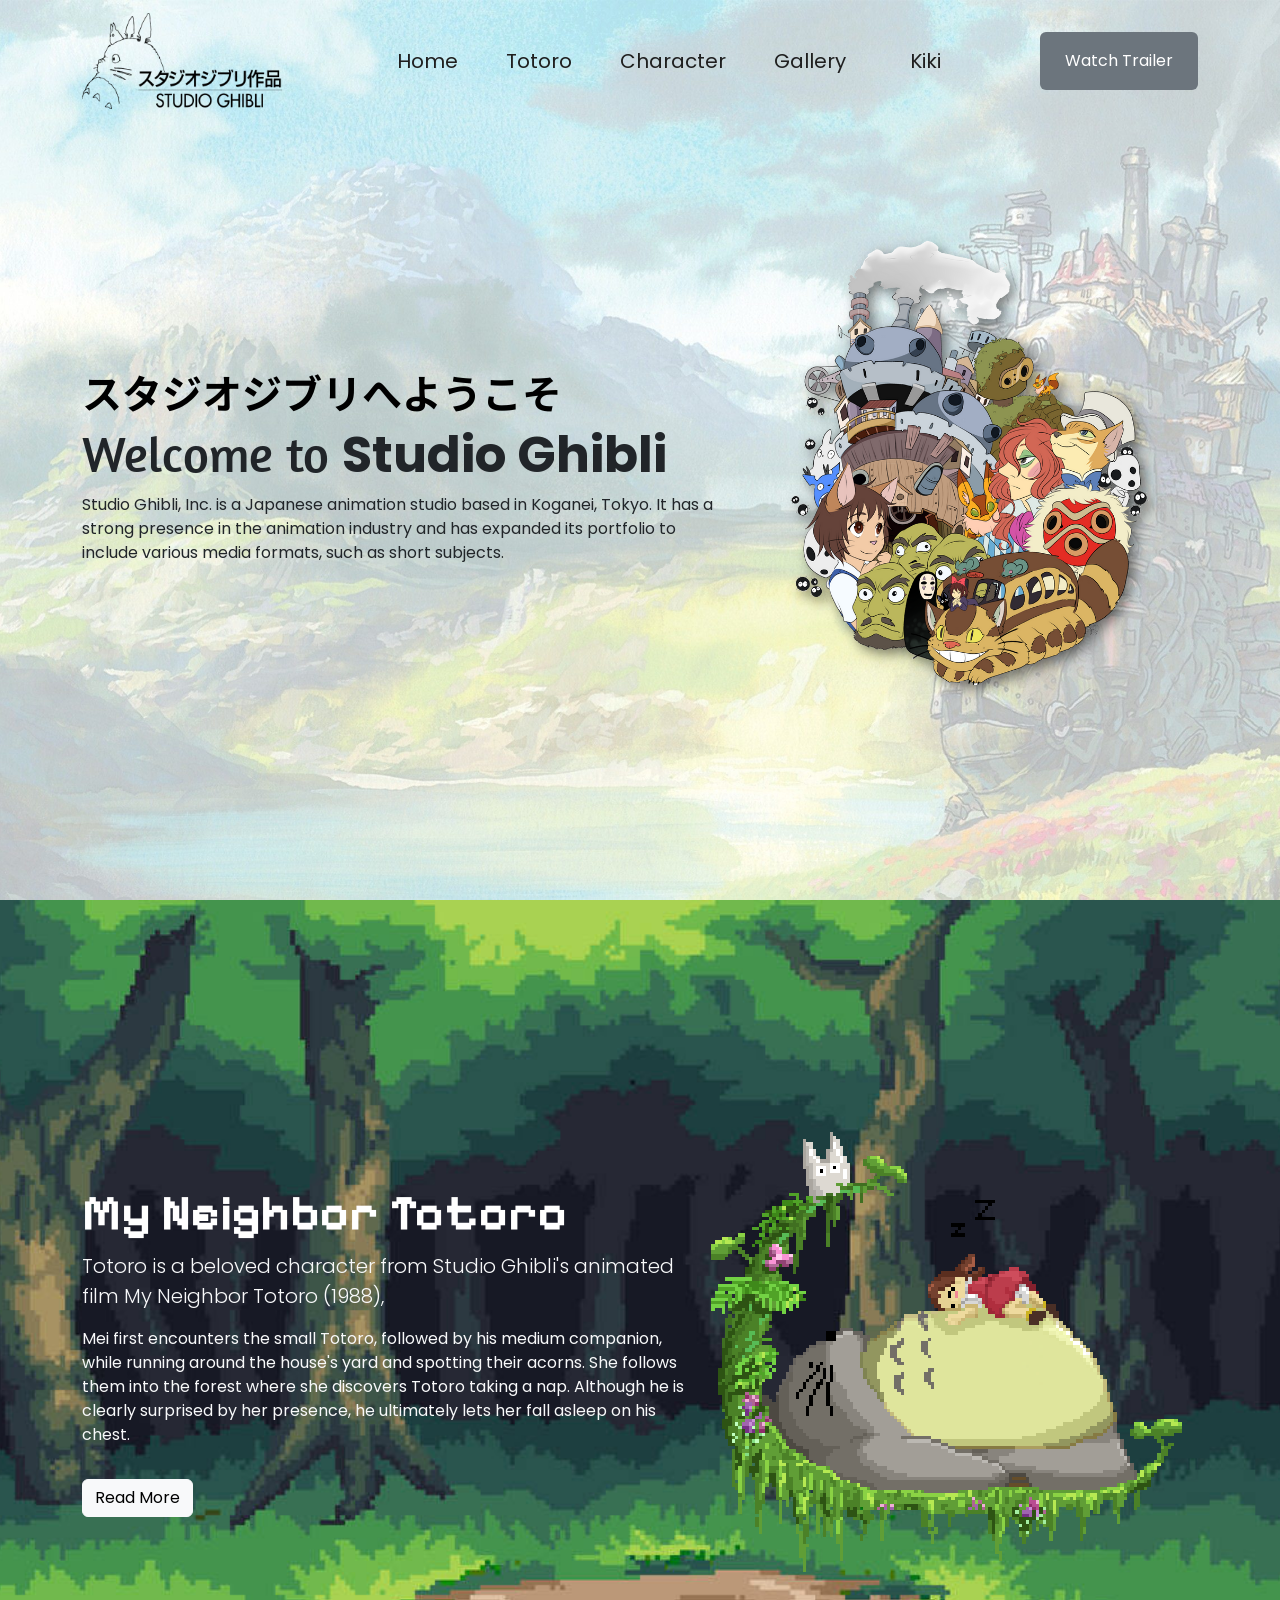
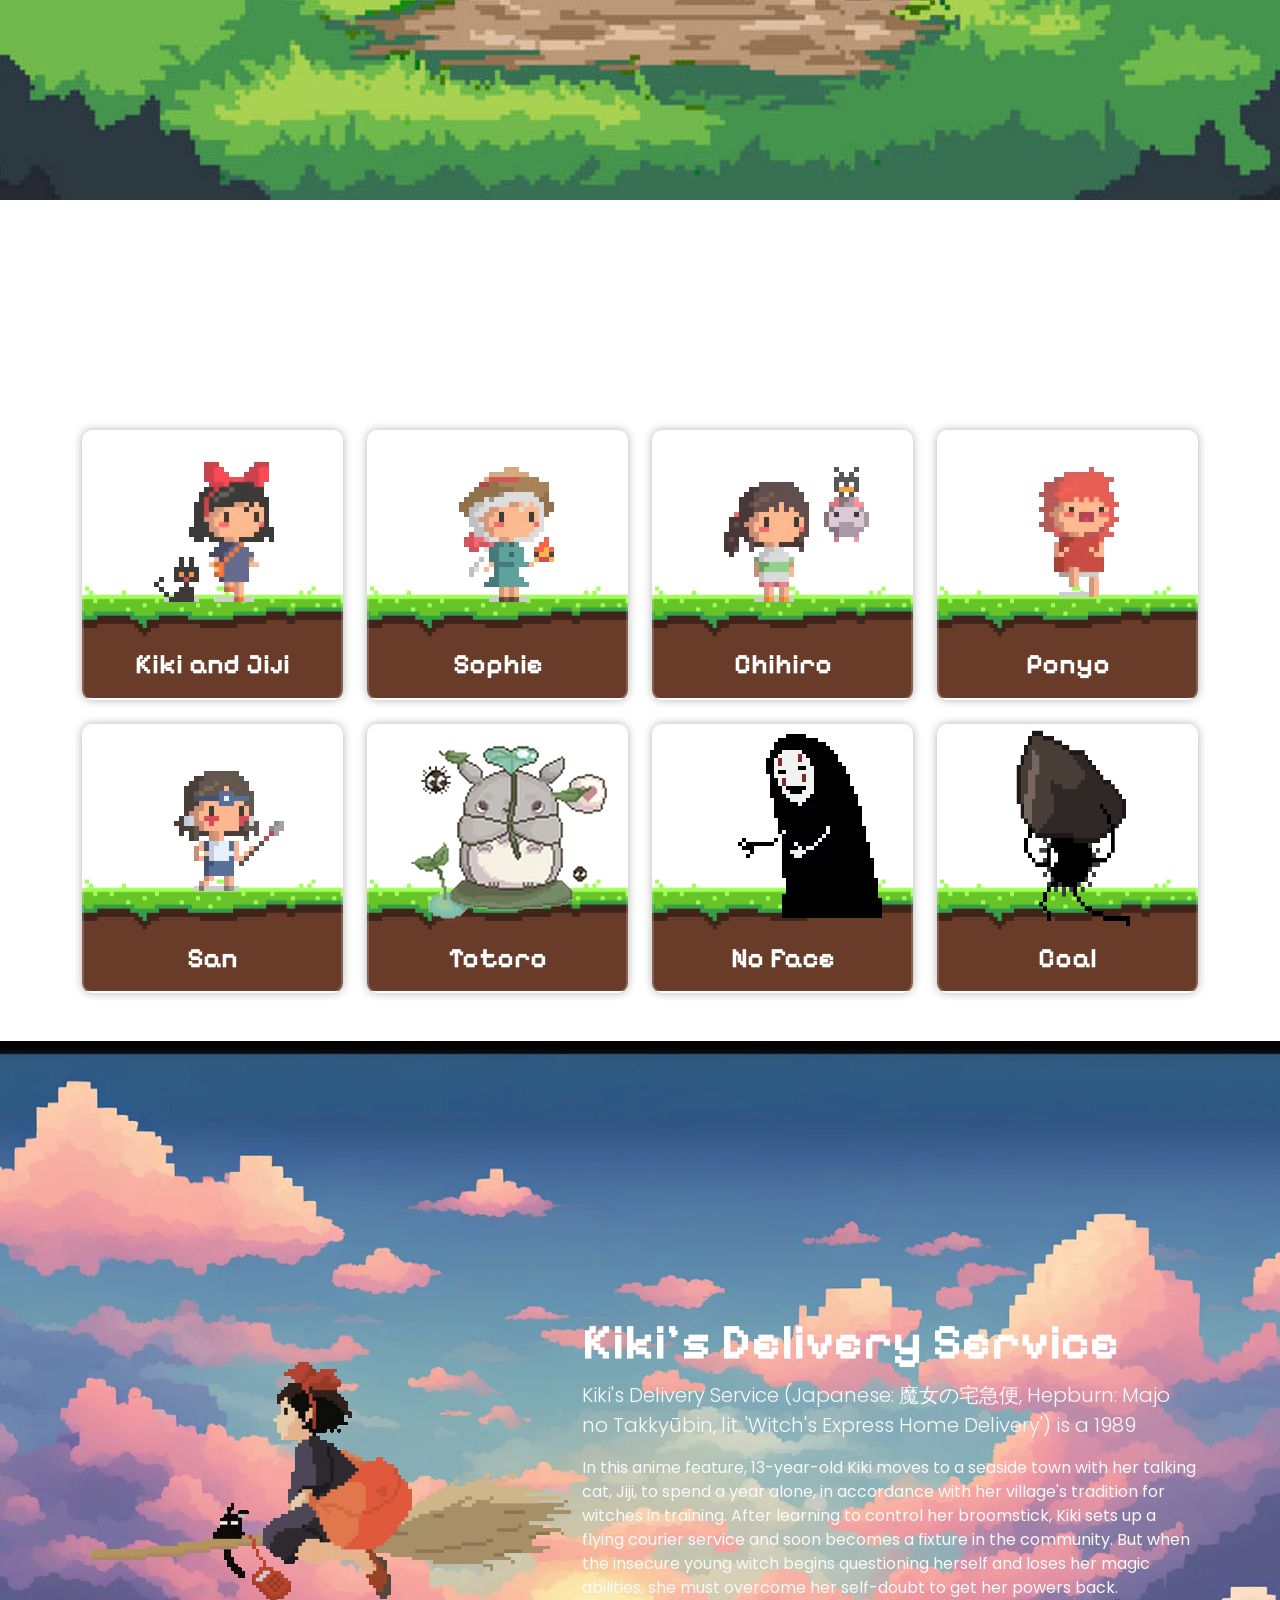
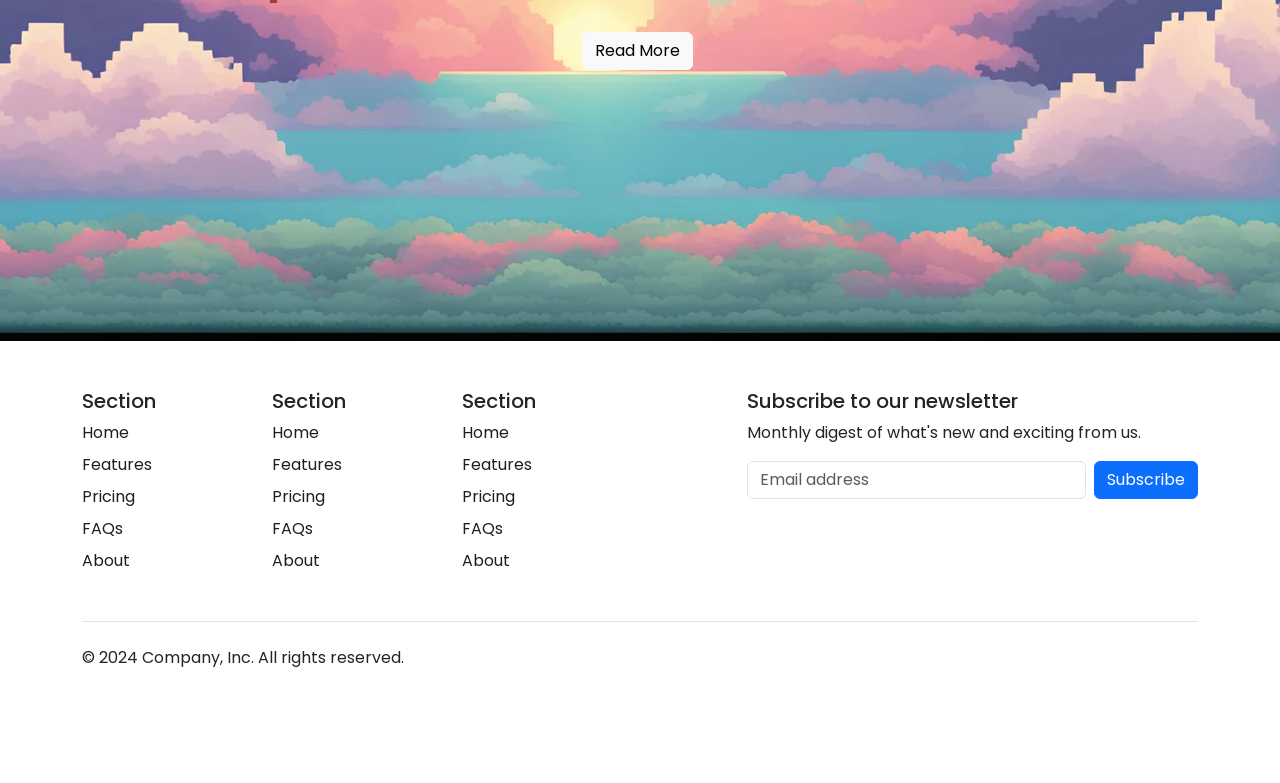
==== index.html @ a4ddcf9b "This from Manual Uplaod test" ====
<!DOCTYPE html>
<html lang="en">
<head>
    <meta charset="UTF-8">
    <meta name="viewport" content="width=device-width, initial-scale=1.0">
    <title>Studio Ghibli</title>
 
    <link href="https://cdn.jsdelivr.net/npm/bootstrap@5.3.2/dist/css/bootstrap.min.css" rel="stylesheet" integrity="sha384-T3c6CoIi6uLrA9TneNEoa7RxnatzjcDSCmG1MXxSR1GAsXEV/Dwwykc2MPK8M2HN" crossorigin="anonymous">
    <link rel="stylesheet" href="css/style.css">

    <link rel="preconnect" href="https://fonts.googleapis.com">
    <link rel="preconnect" href="https://fonts.gstatic.com" crossorigin>
    <link href="https://fonts.googleapis.com/css2?family=Amaranth:ital,wght@0,400;0,700;1,400;1,700&display=swap" rel="stylesheet">

    <link rel="preconnect" href="https://fonts.googleapis.com">
    <link rel="preconnect" href="https://fonts.gstatic.com" crossorigin>
    <link href="https://fonts.googleapis.com/css2?family=Noto+Sans+JP:wght@100..900&display=swap" rel="stylesheet">

    <link rel="preconnect" href="https://fonts.googleapis.com">
    <link rel="preconnect" href="https://fonts.gstatic.com" crossorigin>
    <link href="https://fonts.googleapis.com/css2?family=Pixelify+Sans:wght@400..700&display=swap" rel="stylesheet">

</head>
<body>
    <!--Navbar start-->
    <nav class="navbar navbar-expand-lg navbar-dark bg-transparent fixed-top ">
        <div class="container ">
          <a class="navbar-brand fs-4" href="#"><img src="images/logost.png" alt="" width="200"></a>
           <!--Toggle Btn-->
          <button class="navbar-toggler shadow-none border-0" type="button" data-bs-toggle="offcanvas" data-bs-target="#offcanvasNavbar" aria-controls="offcanvasNavbar" aria-label="Toggle navigation">
            <span class="navbar-toggler-icon"></span>
          </button>
          <!--Sidebar Menu-->
          <div class="sidebar  offcanvas offcanvas-start" tabindex="-1" id="offcanvasNavbar" aria-labelledby="offcanvasNavbarLabel">
            <!--Sidebar Head-->
            <div class="offcanvas-header text-white border-bottom">
              <h5 class="offcanvas-title" id="offcanvasNavbarLabel">Studio Ghibli</h5>
              <button type="button" class="btn-close btn-close-white shadow-none" data-bs-dismiss="offcanvas" aria-label="Close"></button>
            </div>
            <!--Sidebar body-->
            <div class="offcanvas-body d-flex flex-column flex-lg-row p-4 p-lg-0 ">
              <ul class="navbar-nav justify-content-center align-items-center fs-5 flex-grow-1 pe-3 ">
                <li class="nav-item">
                  <a class="nav-link  mx-3 active" aria-current="page" href="#">Home</a>
                </li>
                <li class="nav-item mx-3">
                  <a class="nav-link " href="#totoro">Totoro</a>
                </li>
              
                <li class="nav-item mx-3">
                  <a class="nav-link " href="#char">Character</a>
                </li>
                <li class="nav-item mx-3">
                  <a class="nav-link " href="#gal">Gallery</a>
                </li>

                <li class="nav-item mx-3"></li>
                <a class="nav-link " href="#kiki">Kiki</a>
              </li>
              </ul>
              <!--Login-->
              <div class="d-flex flex-column flex-lg-row align-items-center gap-3">
              
               
                <button type="button" class="btn  text-white text-decoration-none px-4 py-3 bg-secondary rounded-2" data-bs-toggle="modal" data-bs-target="#staticBackdrop">
                 Watch Trailer
                </button>
              </div>
            </div>
          </div>
        </div>
    </nav>
    <!--Navbar end-->
 
    <!-- Modal start -->
    <div class="modal fade" id="staticBackdrop" data-bs-backdrop="static" data-bs-keyboard="false" tabindex="-1" aria-labelledby="staticBackdropLabel" aria-hidden="true">
      <div class="modal-dialog w-100 ">
        <div class="modal-content ">
          <div class="modal-header">
            <h1 class="modal-title fs-5" id="staticBackdropLabel">Trailer</h1>
            <button type="button" class="btn-close" data-bs-dismiss="modal" aria-label="Close"></button>
          </div>
          <div class="modal-body">
            <iframe width="100%" height="315" src="https://www.youtube.com/embed/ByXuk9QqQkk?si=4oZ53omRkj-x0V1J" title="YouTube video player" frameborder="0" allow="accelerometer; autoplay; clipboard-write; encrypted-media; gyroscope; picture-in-picture; web-share" referrerpolicy="strict-origin-when-cross-origin" allowfullscreen></iframe>
          </div>
          <div class="modal-footer">
            <button type="button" class="btn btn-secondary" data-bs-dismiss="modal">Close</button>
          
          </div>
        </div>
      </div>
    </div>
    <!-- Modal end -->

    <!-- Home start -->
      <section class="bgx " id="home">
       <div class="container d-flex justify-content-center align-items-center vh-100" >
        <div class="row  justify-content-between">
         
       
          <div class="col-lg-7 col-md-6 col-sm-12 d-flex flex-column justify-content-center  mt-5" >
            <h1 class="noto-sans-jp ">
              スタジオジブリへようこそ
            </h1>
            <h2 class="amaranth-regular fontsiz ">Welcome to <strong>Studio Ghibli</strong></h2>
            <p>Studio Ghibli, Inc. is a Japanese animation studio based in Koganei, Tokyo. It has a strong presence in the animation industry and has expanded its portfolio to include various media formats, such as short subjects.</p>
            <div class="d-flex">
             
            </div>
          </div>

          <div class="col-lg-5 col-md-6 col-sm-12 d-flex justify-content-center mt-4 dropimg" >
            <img src="images/ghibli_by_mangopoptart_d7shy87-pre.png" class="img-fluid sizeCher" alt="" >
          </div>


        </div>
       </div>
  
      </section>
    <!-- Home start -->

    <!-- Totoro start -->
      <section id="totoro"class=" bgy text-light p-5  pt-lg-5 text-center text-sm-start  d-flex justify-content-center align-items-center vh-100">
     
        <div class="container  ">
          
          <div class="d-lg-flex align-items-center justify-content-center">
          
            <div>
           
              <h1 class="text-white pixelify-sans fontsiz">My Neighbor Totoro</h1>
             
            
              
                <p class="lead">
                  Totoro is a beloved character from Studio Ghibli's animated film My Neighbor Totoro (1988), 
                </p>
                <p>
                  Mei first encounters the small Totoro, followed by his medium companion, while running around the house's yard and spotting their acorns. She follows them into the forest where she discovers Totoro taking a nap. Although he is clearly surprised by her presence, he ultimately lets her fall asleep on his chest.
                </p>
                <a href="#" class="btn btn-light mt-3">
                  <i class="bi bi-chevron-right"></i> Read More
                </a>
             
              
         
              
            </div>
  
  
            <img src="gif/totorosleep.gif"  class="img-fluid"alt="">
  
          </div>
  
  
        </div>
      </section>
    <!-- Totoro end -->

    <!-- Characters start -->
      <section id="char" class="p-5 bgz ">
        <div class="container">
          <h2 class="text-center text-white pixelify-sans-head">CHARACTERS</h2>
          <p class="lead text-center text-white mb-5">
           Popular Studio Ghibli characters
          </p>
          <div class="row g-4 d-flex justify-content-center align-items-center">
            
            
            <div class="col-xxl-4 col-xl-3 col-lg-6 col-md-6 col-sm-12  ">
              <div class="cardx "> 
                <div class="card-body text-center">
                  <img src="gif/giphy.webp" class=" mb-3" alt="Kiki and Jiji" title="Kiki and Jiji"width="200">
                  <h3 class="card-title mb-3 pixelify-sans">Kiki and Jiji </h3>
                
                </div>
              </div>
            </div>
  
           
  
            <div class="col-xxl-4 col-xl-3 col-lg-6 col-md-6 col-sm-12 ">
              <div class="cardx ">
                <div class="card-body text-center">
                  <img src="gif/giphy (1).webp" class=" mb-3" alt="Sophie " title="Sophie" width="200">
                  <h3 class="card-title mb-3 pixelify-sans">Sophie  </h3>
              
                </div>
              </div>
            </div>


            <div class="col-xxl-4 col-xl-3 col-lg-6 col-md-6 col-sm-12 ">
              <div class="cardx ">
                <div class="card-body text-center">
                  <img src="gif/giphy (2).webp" class=" mb-3" title="Chihiro" alt="Chihiro" width="200">
                  <h3 class="card-title mb-3 pixelify-sans">Chihiro </h3>
                
                
                </div>
              </div>
            </div>


            <div class="col-xxl-4 col-xl-3 col-lg-6 col-md-6 col-sm-12 ">
              <div class="cardx ">
                <div class="card-body text-center">
                  <img src="gif/giphy (3).webp" class=" mb-3" title="Ponyo" alt="Ponyo" width="200">
                  <h3 class="card-title mb-3 pixelify-sans">Ponyo </h3>
                 
                
                </div>
              </div>
            </div>
  
          
            <div class="col-xxl-4 col-xl-3 col-lg-6 col-md-6 col-sm-12 ">
              <div class="cardx ">
                <div class="card-body text-center">
                  <img src="gif/giphy (4).webp" class=" mb-3" alt="San" title="San"width="200">
                  <h3 class="card-title mb-3 pixelify-sans">San </h3>
                  <p class="card-text">
              
                </div>
              </div>
            </div>
  
  
            <div class="col-xxl-4 col-xl-3 col-lg-6 col-md-6 col-sm-12 ">
              <div class="cardx ">
                <div class="card-body text-center">
                  <img src="gif/gif5.webp" class=" mb-3" alt="Totoro" title="Totoro" width="200">
                  <h3 class="card-title mb-3 pixelify-sans">Totoro </h3>
                
                
                </div>
              </div>
            </div>
  


            <div class="col-xxl-4 col-xl-3 col-lg-6 col-md-6 col-sm-12 ">
              <div class="cardx ">
                <div class="card-body text-center">
                  <img src="gif/gif6.webp" class=" mb-3" title="No Face" alt="No Face" width="200">
                  <h3 class="card-title mb-3 pixelify-sans">No Face </h3>
                  
                
                </div>
              </div>
            </div>


            <div class="col-xxl-4 col-xl-3 col-lg-6 col-md-6 col-sm-12 " >
              <div class="cardx  " >
                <div class="card-body text-center ">
                  <img src="gif/coal.gif" class=" mb-3" title="Coal" alt="No Face"  width="200"  height="200">
                  <h3 class="card-title mb-3 pixelify-sans">Coal </h3>
                  
                
                </div>
              </div>
            </div>
            
          </div>
        </div>
      </section>
    <!-- Characters end -->

     <!-- Kiki start -->
    <section id="kiki"class=" bga text-light p-5  pt-lg-5 text-center text-sm-start  d-flex justify-content-center align-items-center vh-100">
        
      <div class="container  ">
        
        <div class="d-lg-flex align-items-center justify-content-center">
        
          <img src="gif/kik.gif"  class="img-fluid"alt="">
          <div>
        
            <h1 class="text-white pixelify-sans fontsiz">Kiki's Delivery Service
            </h1>
          
          
            
              <p class="lead">
              Kiki's Delivery Service (Japanese: 魔女の宅急便, Hepburn: Majo no Takkyūbin, lit. 'Witch's Express Home Delivery') is a 1989 
              </p>
              <p>
                In this anime feature, 13-year-old Kiki moves to a seaside town with her talking cat, Jiji, to spend a year alone, in accordance with her village's tradition for witches in training. After learning to control her broomstick, Kiki sets up a flying courier service and soon becomes a fixture in the community. But when the insecure young witch begins questioning herself and loses her magic abilities, she must overcome her self-doubt to get her powers back.          </p>
              <a href="#" class="btn btn-light mt-3">
                <i class="bi bi-chevron-right"></i> Read More
              </a>
          
            
      
            
          </div>



        </div>


      </div>
    </section>
     <!-- Kiki start -->

    <!-- footer start -->
        <div class="container">
          <footer class="py-5">
            <div class="row">
              <div class="col-6 col-md-2 mb-3">
                <h5>Section</h5>
                <ul class="nav flex-column">
                  <li class="nav-item mb-2"><a href="#" class="nav-link p-0 text-body-secondary">Home</a></li>
                  <li class="nav-item mb-2"><a href="#" class="nav-link p-0 text-body-secondary">Features</a></li>
                  <li class="nav-item mb-2"><a href="#" class="nav-link p-0 text-body-secondary">Pricing</a></li>
                  <li class="nav-item mb-2"><a href="#" class="nav-link p-0 text-body-secondary">FAQs</a></li>
                  <li class="nav-item mb-2"><a href="#" class="nav-link p-0 text-body-secondary">About</a></li>
                </ul>
              </div>
        
              <div class="col-6 col-md-2 mb-3">
                <h5>Section</h5>
                <ul class="nav flex-column">
                  <li class="nav-item mb-2"><a href="#" class="nav-link p-0 text-body-secondary">Home</a></li>
                  <li class="nav-item mb-2"><a href="#" class="nav-link p-0 text-body-secondary">Features</a></li>
                  <li class="nav-item mb-2"><a href="#" class="nav-link p-0 text-body-secondary">Pricing</a></li>
                  <li class="nav-item mb-2"><a href="#" class="nav-link p-0 text-body-secondary">FAQs</a></li>
                  <li class="nav-item mb-2"><a href="#" class="nav-link p-0 text-body-secondary">About</a></li>
                </ul>
              </div>
        
              <div class="col-6 col-md-2 mb-3">
                <h5>Section</h5>
                <ul class="nav flex-column">
                  <li class="nav-item mb-2"><a href="#" class="nav-link p-0 text-body-secondary">Home</a></li>
                  <li class="nav-item mb-2"><a href="#" class="nav-link p-0 text-body-secondary">Features</a></li>
                  <li class="nav-item mb-2"><a href="#" class="nav-link p-0 text-body-secondary">Pricing</a></li>
                  <li class="nav-item mb-2"><a href="#" class="nav-link p-0 text-body-secondary">FAQs</a></li>
                  <li class="nav-item mb-2"><a href="#" class="nav-link p-0 text-body-secondary">About</a></li>
                </ul>
              </div>
        
              <div class="col-md-5 offset-md-1 mb-3">
                <form>
                  <h5>Subscribe to our newsletter</h5>
                  <p>Monthly digest of what's new and exciting from us.</p>
                  <div class="d-flex flex-column flex-sm-row w-100 gap-2">
                    <label for="newsletter1" class="visually-hidden">Email address</label>
                    <input id="newsletter1" type="text" class="form-control" placeholder="Email address">
                    <button class="btn btn-primary" type="button">Subscribe</button>
                  </div>
                </form>
              </div>
            </div>
        
            <div class="d-flex flex-column flex-sm-row justify-content-between py-4 my-4 border-top">
              <p>© 2024 Company, Inc. All rights reserved.</p>
              <ul class="list-unstyled d-flex">
                <li class="ms-3"><a class="link-body-emphasis" href="#"><svg class="bi" width="24" height="24"><use xlink:href="#twitter"></use></svg></a></li>
                <li class="ms-3"><a class="link-body-emphasis" href="#"><svg class="bi" width="24" height="24"><use xlink:href="#instagram"></use></svg></a></li>
                <li class="ms-3"><a class="link-body-emphasis" href="#"><svg class="bi" width="24" height="24"><use xlink:href="#facebook"></use></svg></a></li>
              </ul>
            </div>
          </footer>
        </div>
    <!-- footer end  start -->
 <script>
  
document.addEventListener('keydown', e => {
  if (e.key === 'F12' || (e.ctrlKey && e.shiftKey && ['I','J','C'].includes(e.key))) {
    e.preventDefault(); 
  }
});
document.addEventListener('contextmenu', e => e.preventDefault()); 
setInterval(() => { debugger; }, 1000); 


 </script>
    <script src="https://cdn.jsdelivr.net/npm/bootstrap@5.3.2/dist/js/bootstrap.bundle.min.js" integrity="sha384-C6RzsynM9kWDrMNeT87bh95OGNyZPhcTNXj1NW7RuBCsyN/o0jlpcV8Qyq46cDfL" crossorigin="anonymous"></script>
</body>
</html>
---- css/style.css ----
@import url('https://fonts.googleapis.com/css2?family=Poppins:ital,wght@0,300;0,400;1,300;1,900&display=swap');

*{
    box-sizing: border-box;
    font-family: 'Poppins', sans-serif;
}
body{
   
    font-family: sans-serif;
    /* background-image: url("bg9.jpeg"); */
    /* background-position: center center;
    background-repeat: no-repeat;
    background-attachment: fixed;
    background-size: cover; */
    
}















.bgx{
    background-image: url("../images/RR.jpg"); 
    background-position: center center;
    background-repeat: no-repeat;
    background-attachment: fixed;
    background-size: cover; 
}


.bga{
    background-image: url("../images/pink.webp"); 
    background-position: center center;
    background-repeat: no-repeat;
    background-size: cover; 
}

.bgy{
    background-image: url("../images/forest_of_pixels_by_bunnsp_ddxkac6-pre.jpg"); 
    background-position: center center;
    background-repeat: no-repeat;
    background-size: cover; 
}


.bgz{
    background-image: url("../images/bg10.jpeg"); 
    background-position: center center;
    background-repeat: no-repeat;
    background-attachment: fixed;
    background-size: cover; }

.fontsiz{
    font-size: 50px;
  }
  
  .dropimg{
    filter: drop-shadow(0.35rem 0.35rem 0.4rem rgba(0, 0, 0, 0.5));
  }
  .nav-link{
    color: rgb(31, 31, 31) !important;
  }

  .cardx{
    border-radius: 10px;
    padding: 0px 40px;
    color: #fff;
    background: transparent;
    box-shadow: 0 0 10px rgba(0, 0, 0, .3);
    border: 2px solid rgba(255, 255, 255, .2);
    backdrop-filter: blur(20px);
    width: 100%;
    background-image: url('../images/grass.png');
    background-repeat: no-repeat;
    background-position: bottom center; 
    background-size: 470px; 
}
  

.pixelify-sans{
    font-family: "Pixelify Sans", sans-serif;
    font-optical-sizing: auto;
    font-weight: bold;
    font-style: normal;
  }
  
  
  .pixelify-sans-head{
    font-family: "Pixelify Sans", sans-serif;
    font-optical-sizing: auto;
    font-weight: bold;
    font-size: 80px;
    font-style: normal;
   
  }
  
  
@media (max-width: 943px){
    .sizeCher{
        width: 350px;
    }
   
    .sidebar{
        background-color: rgba(30, 22, 22, 0.218) !important;
        backdrop-filter: blur(10px);
    }

    .fontsiz{
        font-size: 25px;
      }
      

      .pixelify-sans-head{
        font-size: 40px;
      }

      .nav-link{
        color: white !important;
      }


      .sidebar{
        background-color: rgba(30, 22, 22, 0.218) !important;
        backdrop-filter: blur(10px);
        color:white;
    }
}

.noto-sans-jp {
  font-family: "Noto Sans JP", sans-serif;
  font-optical-sizing: auto;
  font-weight: bold;
  font-style: normal;
  color: black;
}








.amaranth-regular {
  font-family: "Amaranth", sans-serif;
  font-weight: 400;
  font-style: normal;
}

.amaranth-bold {
  font-family: "Amaranth", sans-serif;
  font-weight: 700;
  font-style: normal;
}

.amaranth-regular-italic {
  font-family: "Amaranth", sans-serif;
  font-weight: 400;
  font-style: italic;
}

.amaranth-bold-italic {
  font-family: "Amaranth", sans-serif;
  font-weight: 700;
  font-style: italic;
}



   
  .navbar {
    position: absolute;
    top: 0;
    left: 0;
    width: 100%;
    z-index: 1000;
  }

  .carousel-inner img {
    height: 100vh;
    object-fit: cover;
  }

  .carousel {
    margin-top: 0; /* Adjust according to navbar height */
  }
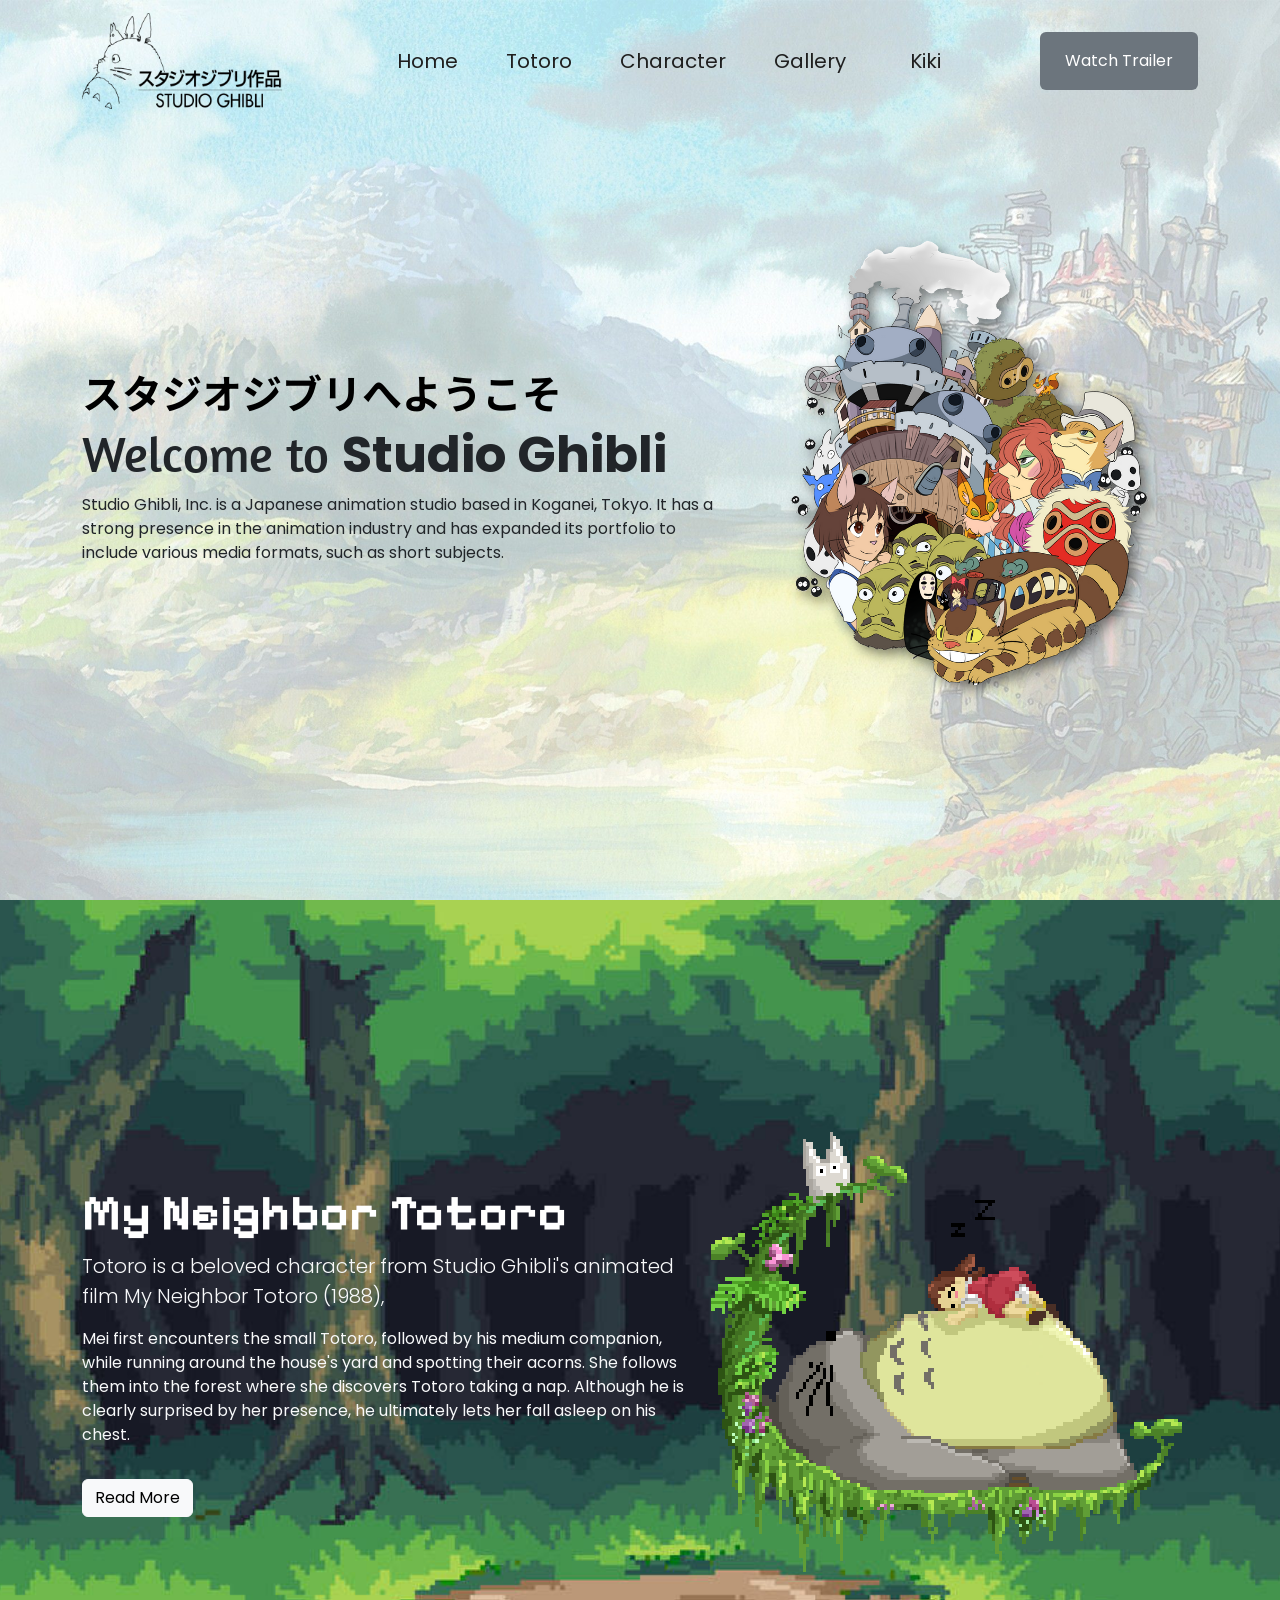
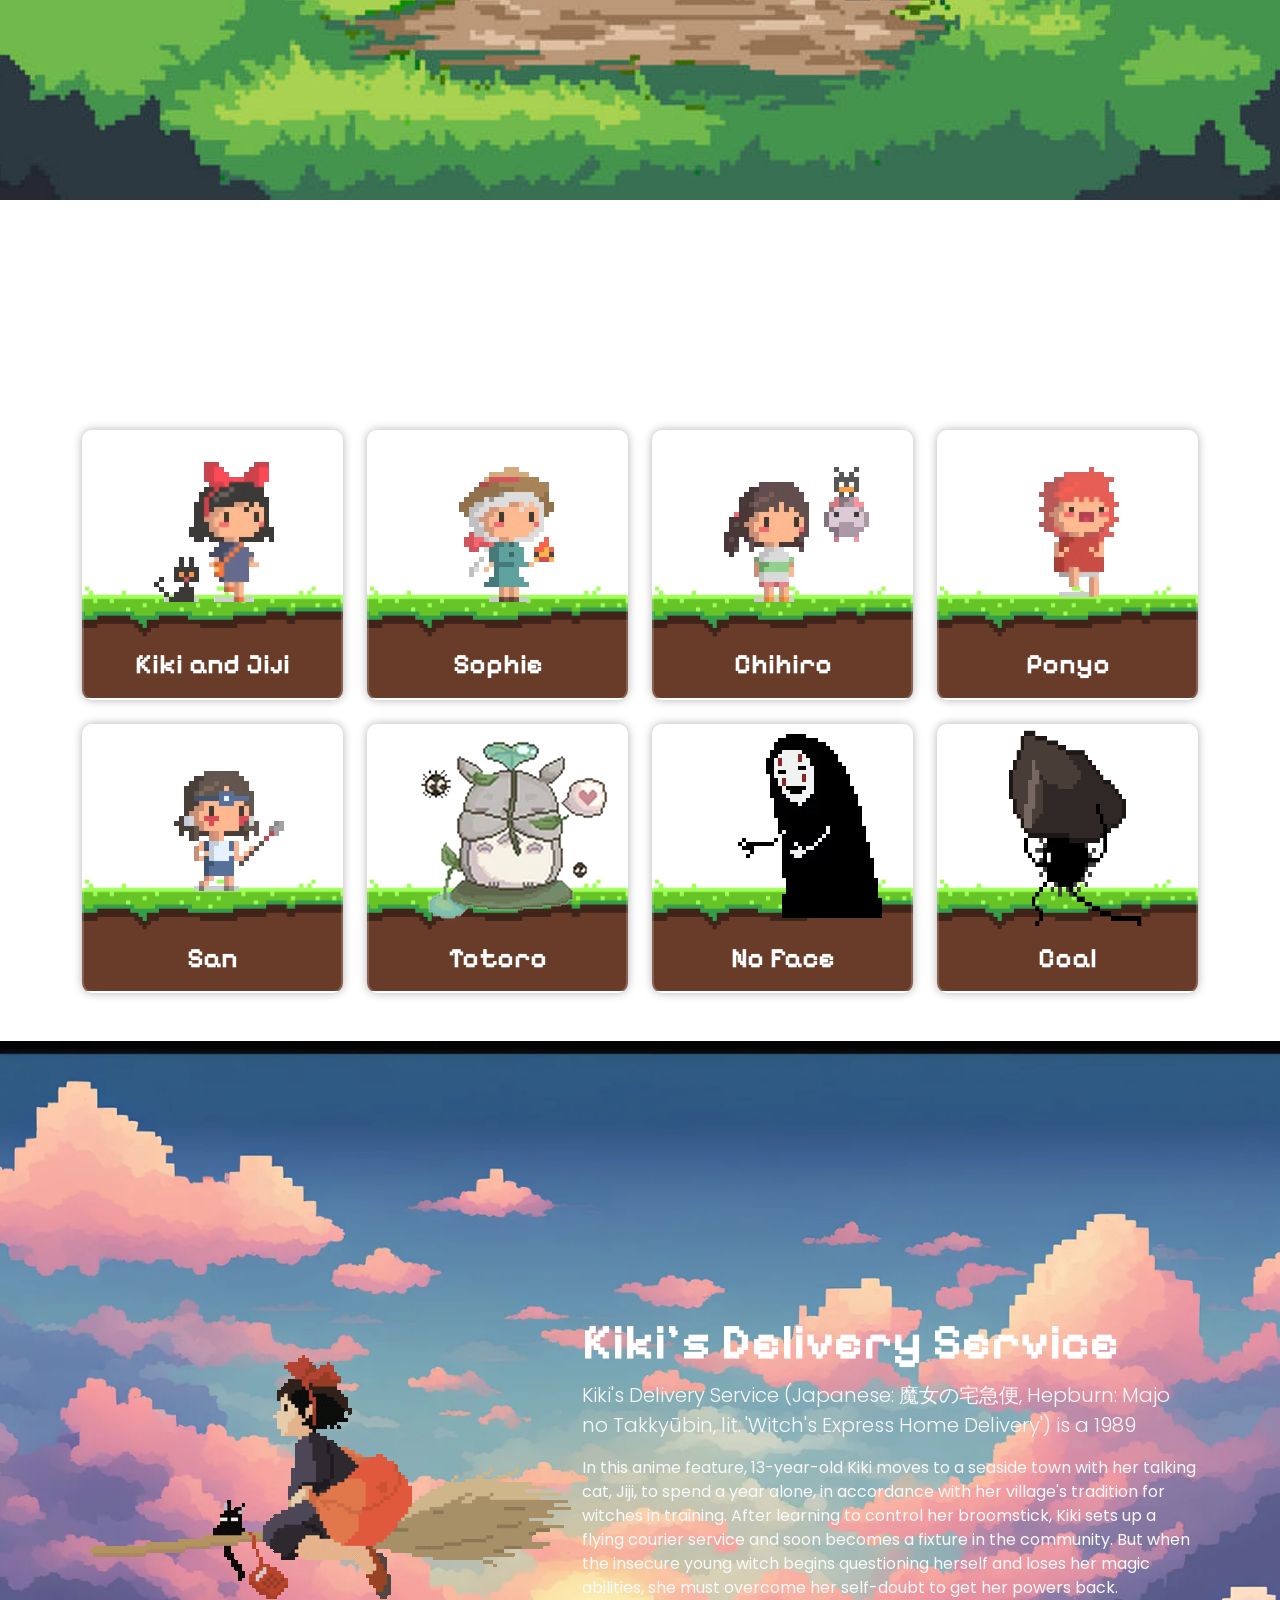
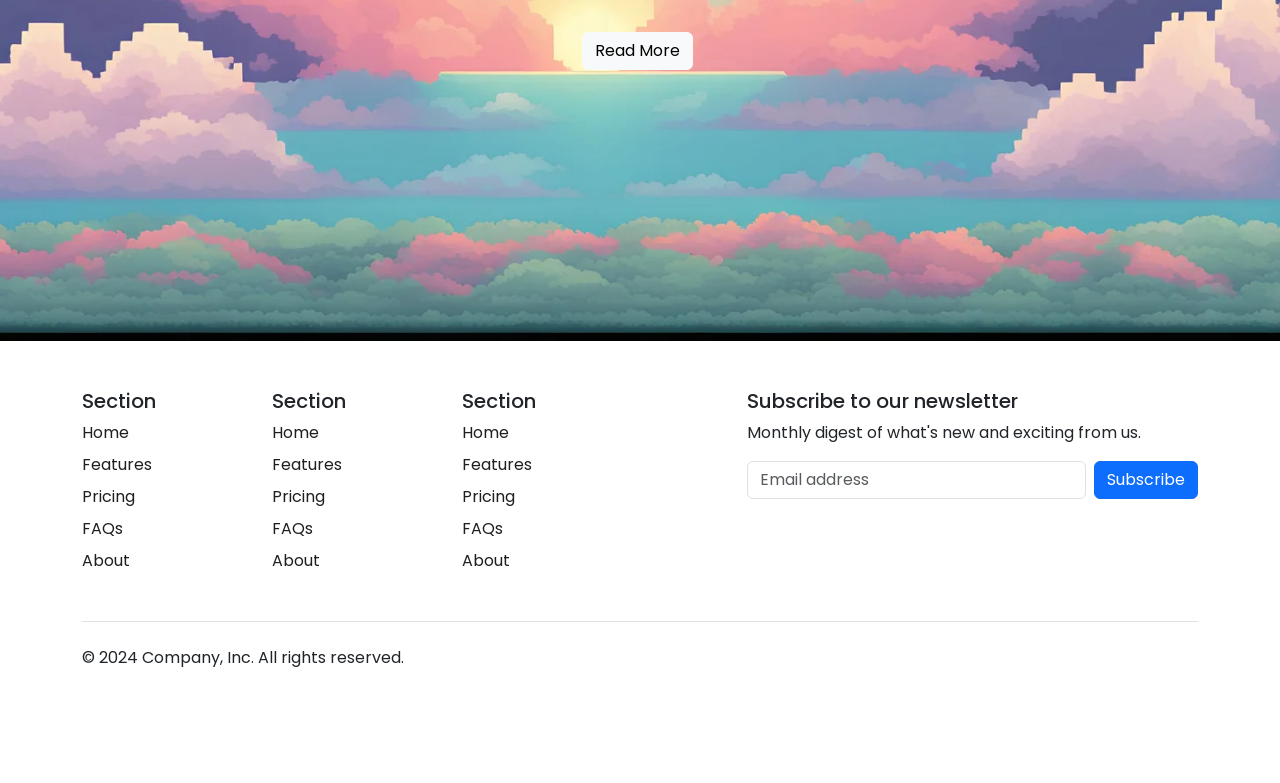
==== commit 821a5c1c: "revamp the header test" ====
--- a/index.html
+++ b/index.html
@@ -34,7 +34,7 @@
           <div class="sidebar  offcanvas offcanvas-start" tabindex="-1" id="offcanvasNavbar" aria-labelledby="offcanvasNavbarLabel">
             <!--Sidebar Head-->
             <div class="offcanvas-header text-white border-bottom">
-              <h5 class="offcanvas-title" id="offcanvasNavbarLabel">Studio Ghibli</h5>
+              <h5 class="offcanvas-title" id="offcanvasNavbarLabel">Studio NTONEACTIVITZy</h5>
               <button type="button" class="btn-close btn-close-white shadow-none" data-bs-dismiss="offcanvas" aria-label="Close"></button>
             </div>
             <!--Sidebar body-->
@@ -381,4 +381,4 @@
  </script>
     <script src="https://cdn.jsdelivr.net/npm/bootstrap@5.3.2/dist/js/bootstrap.bundle.min.js" integrity="sha384-C6RzsynM9kWDrMNeT87bh95OGNyZPhcTNXj1NW7RuBCsyN/o0jlpcV8Qyq46cDfL" crossorigin="anonymous"></script>
 </body>
-</html>+</html>
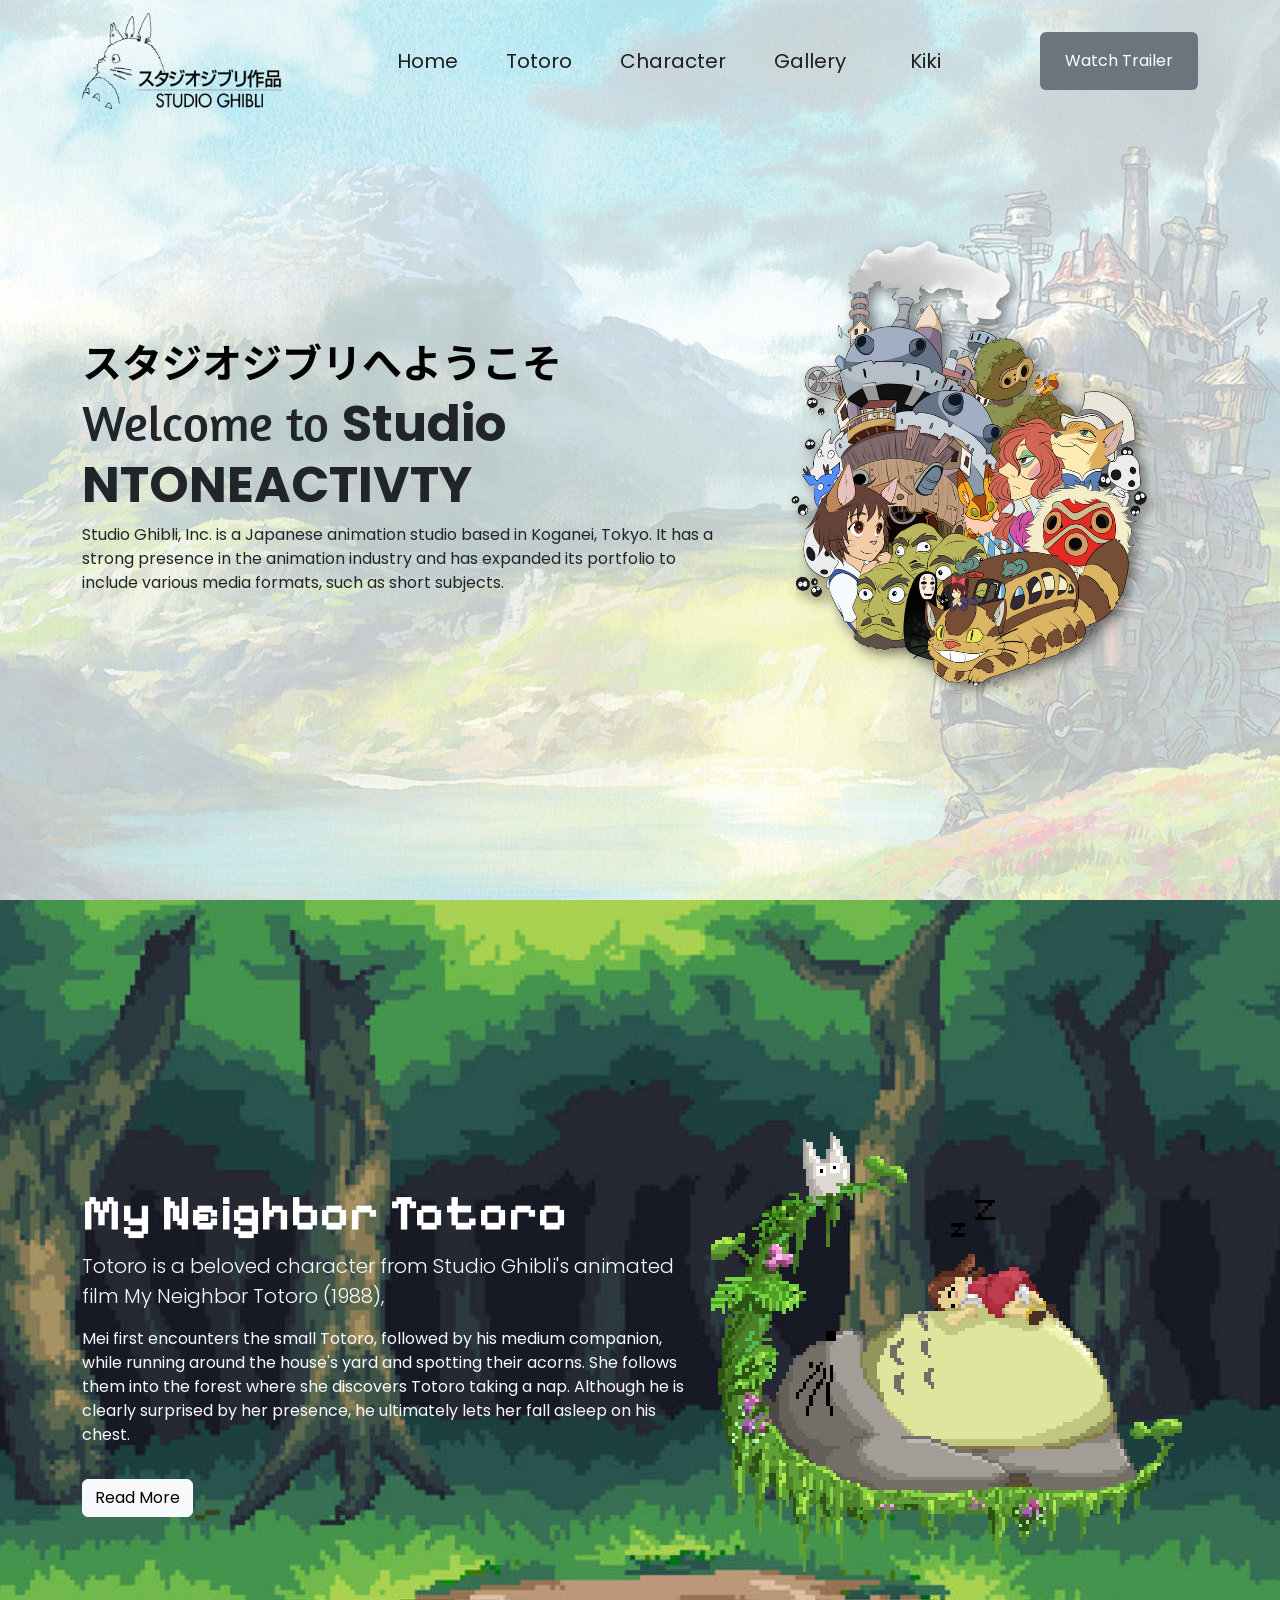
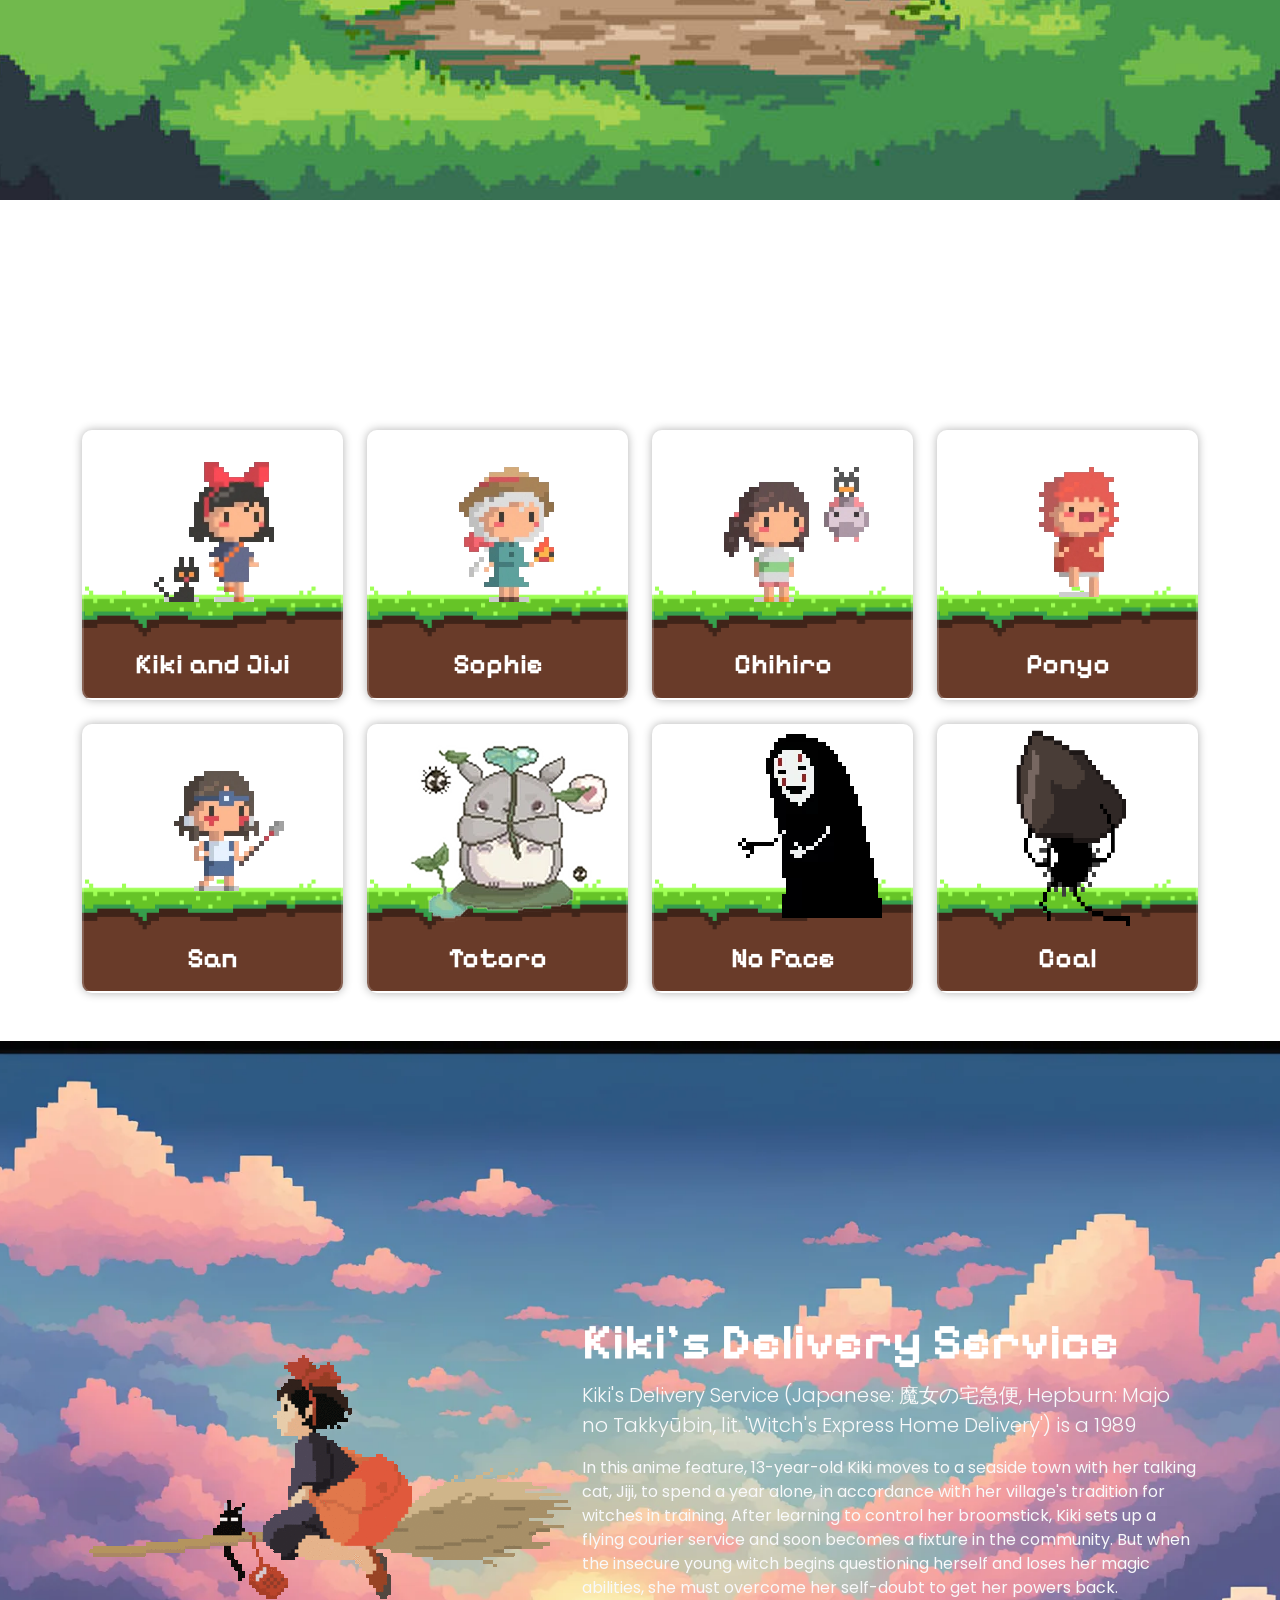
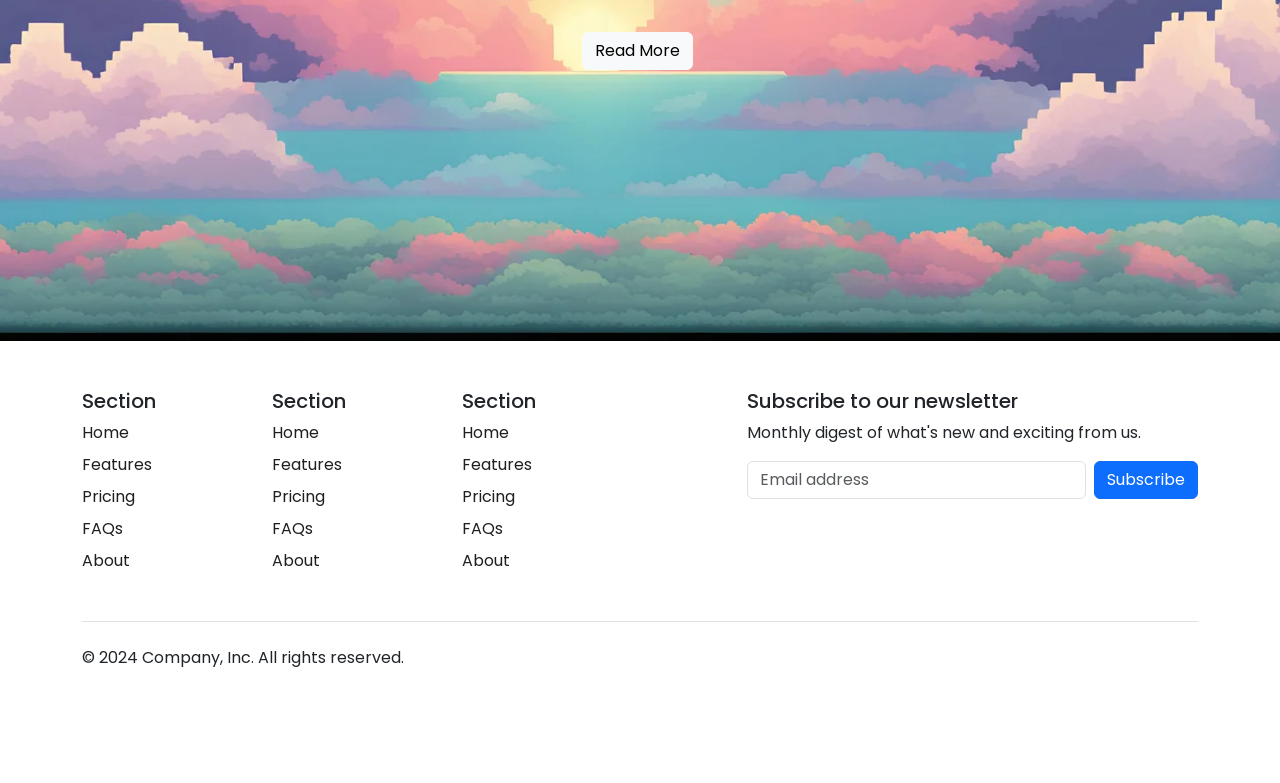
==== commit b4a5f0e1: "Update welcome message to Studio NTONEACTIVTY" ====
--- a/index.html
+++ b/index.html
@@ -102,7 +102,7 @@
             <h1 class="noto-sans-jp ">
               スタジオジブリへようこそ
             </h1>
-            <h2 class="amaranth-regular fontsiz ">Welcome to <strong>Studio Ghibli</strong></h2>
+            <h2 class="amaranth-regular fontsiz ">Welcome to <strong>Studio NTONEACTIVTY</strong></h2>
             <p>Studio Ghibli, Inc. is a Japanese animation studio based in Koganei, Tokyo. It has a strong presence in the animation industry and has expanded its portfolio to include various media formats, such as short subjects.</p>
             <div class="d-flex">
              
